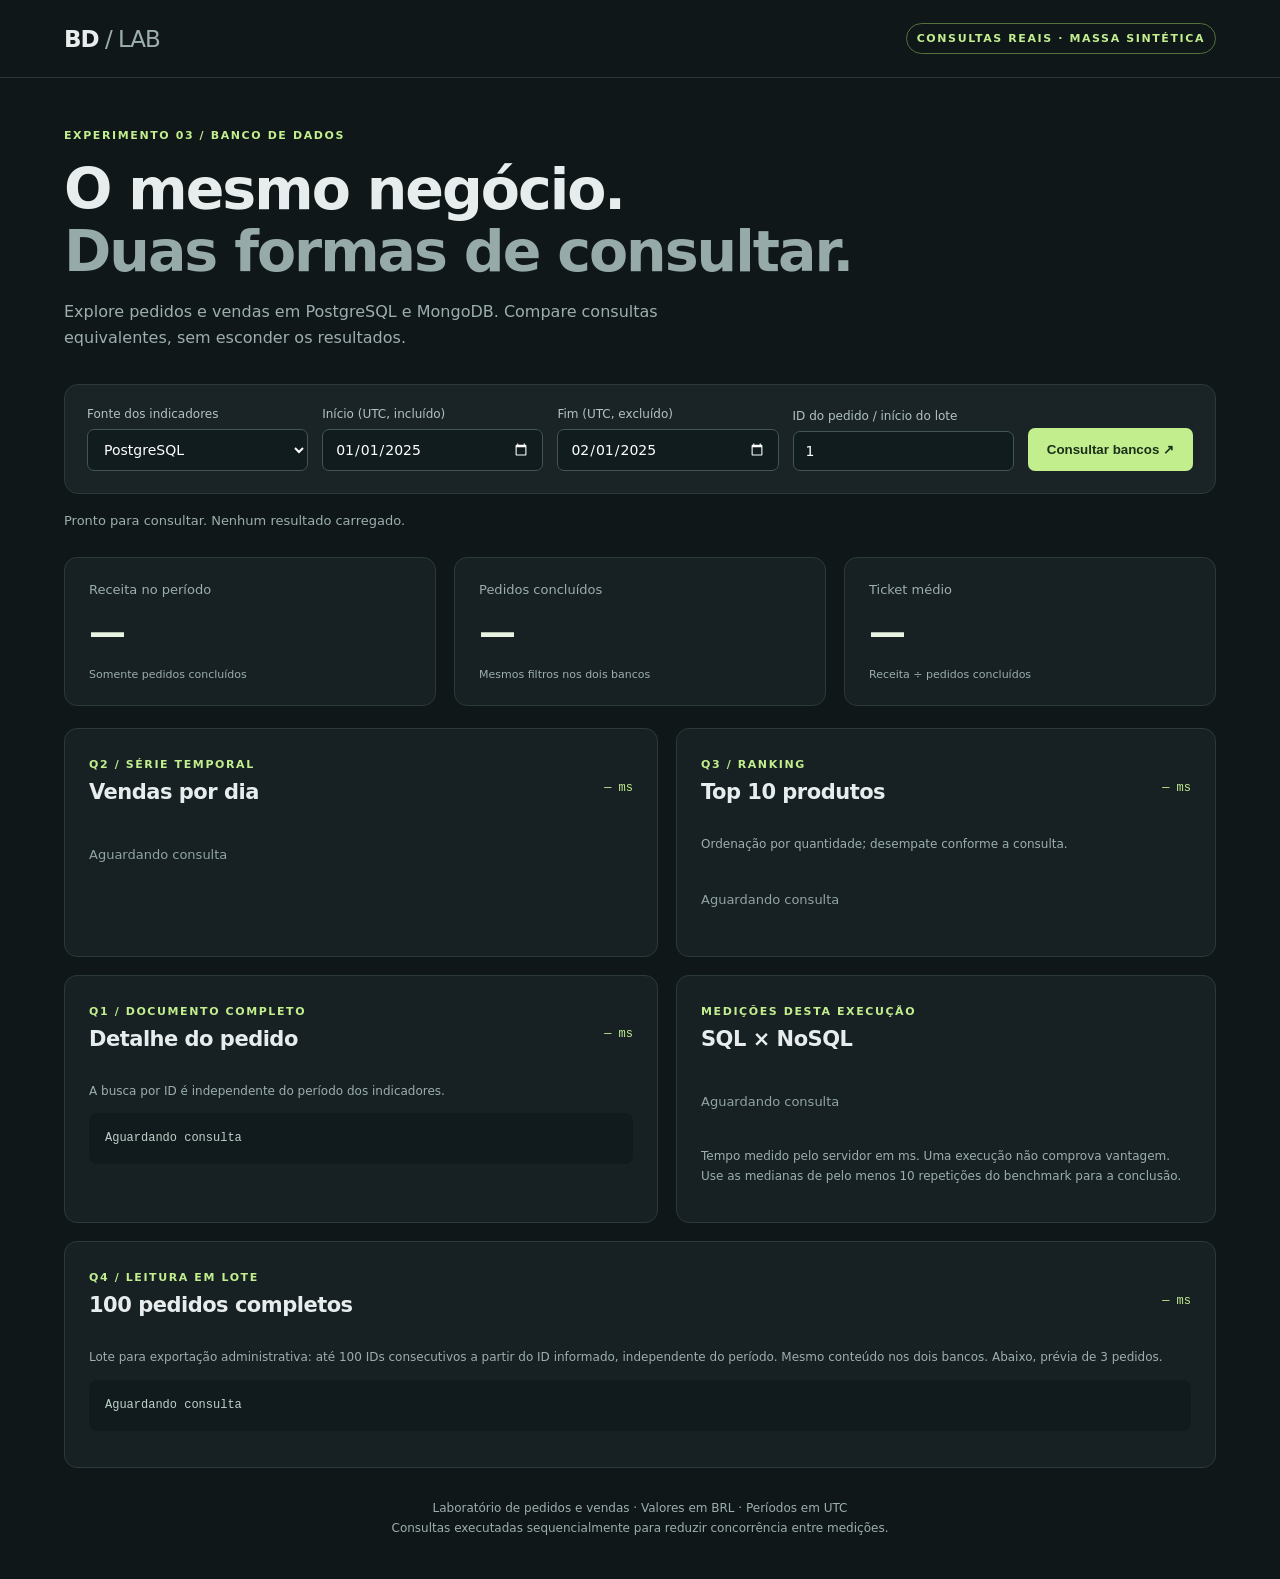
==== static/index.html @ df5164cf "Publica laboratorio PostgreSQL e MongoDB com dashboard e evidencias" ====
<!doctype html><html lang="pt-BR"><head><meta charset="utf-8"><meta name="viewport" content="width=device-width,initial-scale=1"><title>Pedidos · Laboratório SQL × NoSQL</title><link rel="stylesheet" href="/static/style.css"><script defer src="/static/logic.js"></script><script defer src="/static/app.js"></script></head><body>
<header><div class="brand">BD<span> / LAB</span></div><span class="badge">CONSULTAS REAIS · MASSA SINTÉTICA</span></header>
<main><section class="intro"><p class="eyebrow">EXPERIMENTO 03 / BANCO DE DADOS</p><h1>O mesmo negócio.<br><span>Duas formas de consultar.</span></h1><p>Explore pedidos e vendas em PostgreSQL e MongoDB. Compare consultas equivalentes, sem esconder os resultados.</p></section>
<form id="filters" class="filters"><label>Fonte dos indicadores<select id="source"><option value="postgres">PostgreSQL</option><option value="mongo">MongoDB</option></select></label><label>Início (UTC, incluído)<input type="date" id="start" value="2025-01-01" required></label><label>Fim (UTC, excluído)<input type="date" id="end" value="2025-02-01" required></label><label>ID do pedido / início do lote<input type="number" min="1" step="1" id="order_id" value="1" required></label><button id="refresh" type="submit">Consultar bancos ↗</button></form>
<div id="status" role="status" aria-live="polite">Pronto para consultar. Nenhum resultado carregado.</div>
<section class="kpis"><article><span>Receita no período</span><strong id="revenue">—</strong><small>Somente pedidos concluídos</small></article><article><span>Pedidos concluídos</span><strong id="count">—</strong><small>Mesmos filtros nos dois bancos</small></article><article><span>Ticket médio</span><strong id="ticket">—</strong><small>Receita ÷ pedidos concluídos</small></article></section>
<section class="grid"><article class="panel"><div class="panel-heading"><div><span class="eyebrow">Q2 / SÉRIE TEMPORAL</span><h2>Vendas por dia</h2></div><span id="daily-time" class="timing">— ms</span></div><div id="daily" class="data-area empty">Aguardando consulta</div></article><article class="panel"><div class="panel-heading"><div><span class="eyebrow">Q3 / RANKING</span><h2>Top 10 produtos</h2></div><span id="top-time" class="timing">— ms</span></div><p class="caption">Ordenação por quantidade; desempate conforme a consulta.</p><div id="top" class="data-area empty">Aguardando consulta</div></article></section>
<section class="grid lower"><article class="panel"><div class="panel-heading"><div><span class="eyebrow">Q1 / DOCUMENTO COMPLETO</span><h2>Detalhe do pedido</h2></div><span id="order-time" class="timing">— ms</span></div><p class="caption">A busca por ID é independente do período dos indicadores.</p><pre id="order">Aguardando consulta</pre></article><article class="panel"><div class="panel-heading"><div><span class="eyebrow">MEDIÇÕES DESTA EXECUÇÃO</span><h2>SQL × NoSQL</h2></div></div><div id="comparison" class="empty">Aguardando consulta</div><p class="caption">Tempo medido pelo servidor em ms. Uma execução não comprova vantagem. Use as medianas de pelo menos 10 repetições do benchmark para a conclusão.</p></article></section>
<section class="panel"><div class="panel-heading"><div><span class="eyebrow">Q4 / LEITURA EM LOTE</span><h2>100 pedidos completos</h2></div><span id="batch-time" class="timing">— ms</span></div><p class="caption">Lote para exportação administrativa: até 100 IDs consecutivos a partir do ID informado, independente do período. Mesmo conteúdo nos dois bancos. Abaixo, prévia de 3 pedidos.</p><pre id="batch">Aguardando consulta</pre></section><footer>Laboratório de pedidos e vendas · Valores em BRL · Períodos em UTC<br>Consultas executadas sequencialmente para reduzir concorrência entre medições.</footer></main></body></html>
---- static/style.css ----
:root{font-family:Inter,ui-sans-serif,system-ui,-apple-system,sans-serif;color:#e7ecec;background:#101719;color-scheme:dark;--accent:#c2ee8e;--muted:#9caeaf;--border:#2c393b}*{box-sizing:border-box}body{margin:0}header{border-bottom:1px solid var(--border);padding:23px max(5vw,20px);display:flex;justify-content:space-between;align-items:center}.brand{font-weight:800;font-size:23px;letter-spacing:-1px}.brand span{color:var(--muted);font-weight:400}.badge,.eyebrow{font-size:11px;letter-spacing:1.6px;font-weight:650}.badge{color:var(--accent);border:1px solid #52713d;padding:8px 10px;border-radius:20px}main{max-width:1440px;margin:auto;padding:40px max(5vw,20px)}.intro{max-width:820px;margin-bottom:34px}.eyebrow{color:var(--accent)}h1{font-size:clamp(32px,4.5vw,57px);line-height:1.08;letter-spacing:-2px;margin:17px 0}h1 span{color:#95aaa9}.intro>p:last-child{max-width:640px;color:var(--muted);line-height:1.6}.filters{display:flex;flex-wrap:wrap;gap:14px;padding:22px;background:#1a2426;border:1px solid var(--border);border-radius:14px;align-items:end}label{flex:1;min-width:135px;font-size:12px;color:#b2c2c2}input,select{display:block;width:100%;margin-top:8px;padding:11px 12px;border:1px solid #435455;border-radius:7px;background:#111c1e;color:#fff;font:inherit;font-size:14px}button{padding:13px 19px;border:0;border-radius:7px;background:var(--accent);color:#1a3019;font-weight:750;cursor:pointer;min-height:43px}button:disabled{opacity:.5;cursor:wait}button:focus-visible,input:focus-visible,select:focus-visible{outline:3px solid #fff;outline-offset:3px}#status{font-size:13px;line-height:1.6;color:var(--muted);margin:17px 0;min-height:24px}#status.error{color:#ffb0a2}.kpis{display:grid;grid-template-columns:repeat(3,1fr);gap:18px;margin:22px 0}.kpis article,.panel{border:1px solid var(--border);background:#172123;border-radius:13px;padding:24px}.kpis span,.kpis small{display:block;color:var(--muted);font-size:13px}.kpis strong{font-size:clamp(25px,3vw,37px);display:block;margin:14px 0;color:#e8f4e1;letter-spacing:-1px}.kpis small{font-size:11px}.grid{display:grid;grid-template-columns:1.1fr 1fr;gap:18px;margin-bottom:18px}.panel{min-width:0}.panel-heading{display:flex;justify-content:space-between;align-items:center;gap:10px}h2{font-size:21px;margin:8px 0 18px;letter-spacing:-.5px}.timing{white-space:nowrap;font-size:12px;font-family:ui-monospace,monospace;color:var(--accent)}.caption,footer{font-size:12px;color:var(--muted);line-height:1.7}.empty{color:#91a3a3;font-size:13px;padding:25px 0}.data-area{max-height:360px;overflow:auto}table{width:100%;border-collapse:collapse;font-size:12px;text-align:right}th{color:var(--muted);font-weight:500}th,td{padding:11px 5px;border-bottom:1px solid var(--border)}th:first-child,td:first-child{text-align:left}.bar-row{display:grid;grid-template-columns:72px 1fr 78px;gap:10px;align-items:center;margin:14px 0;font-size:12px}.bar-track{height:9px;background:#2b3a3c;border-radius:8px;overflow:hidden}.bar{height:100%;background:var(--accent);border-radius:8px}.bar-row small{color:var(--muted);display:block;margin-top:4px}pre{white-space:pre-wrap;overflow-wrap:anywhere;max-height:350px;overflow:auto;font-size:12px;line-height:1.6;background:#111a1c;border-radius:8px;padding:16px;color:#bfd1ca}.error-note{color:#ffb0a2;font-size:12px;line-height:1.6}.comparison-table td:nth-child(2){color:#9fd1ec}.comparison-table td:nth-child(3){color:var(--accent)}footer{margin:30px 0 0;text-align:center}.source-tag{color:var(--accent)}@media(max-width:760px){.grid,.kpis{grid-template-columns:1fr}.filters label{flex-basis:40%}.filters button{width:100%}.badge{font-size:9px;letter-spacing:.7px}.panel,.kpis article{padding:18px}main{padding-top:28px}.intro{margin-bottom:24px}.kpis strong{margin:8px 0}.kpis{gap:10px}.kpis article{padding:18px}}
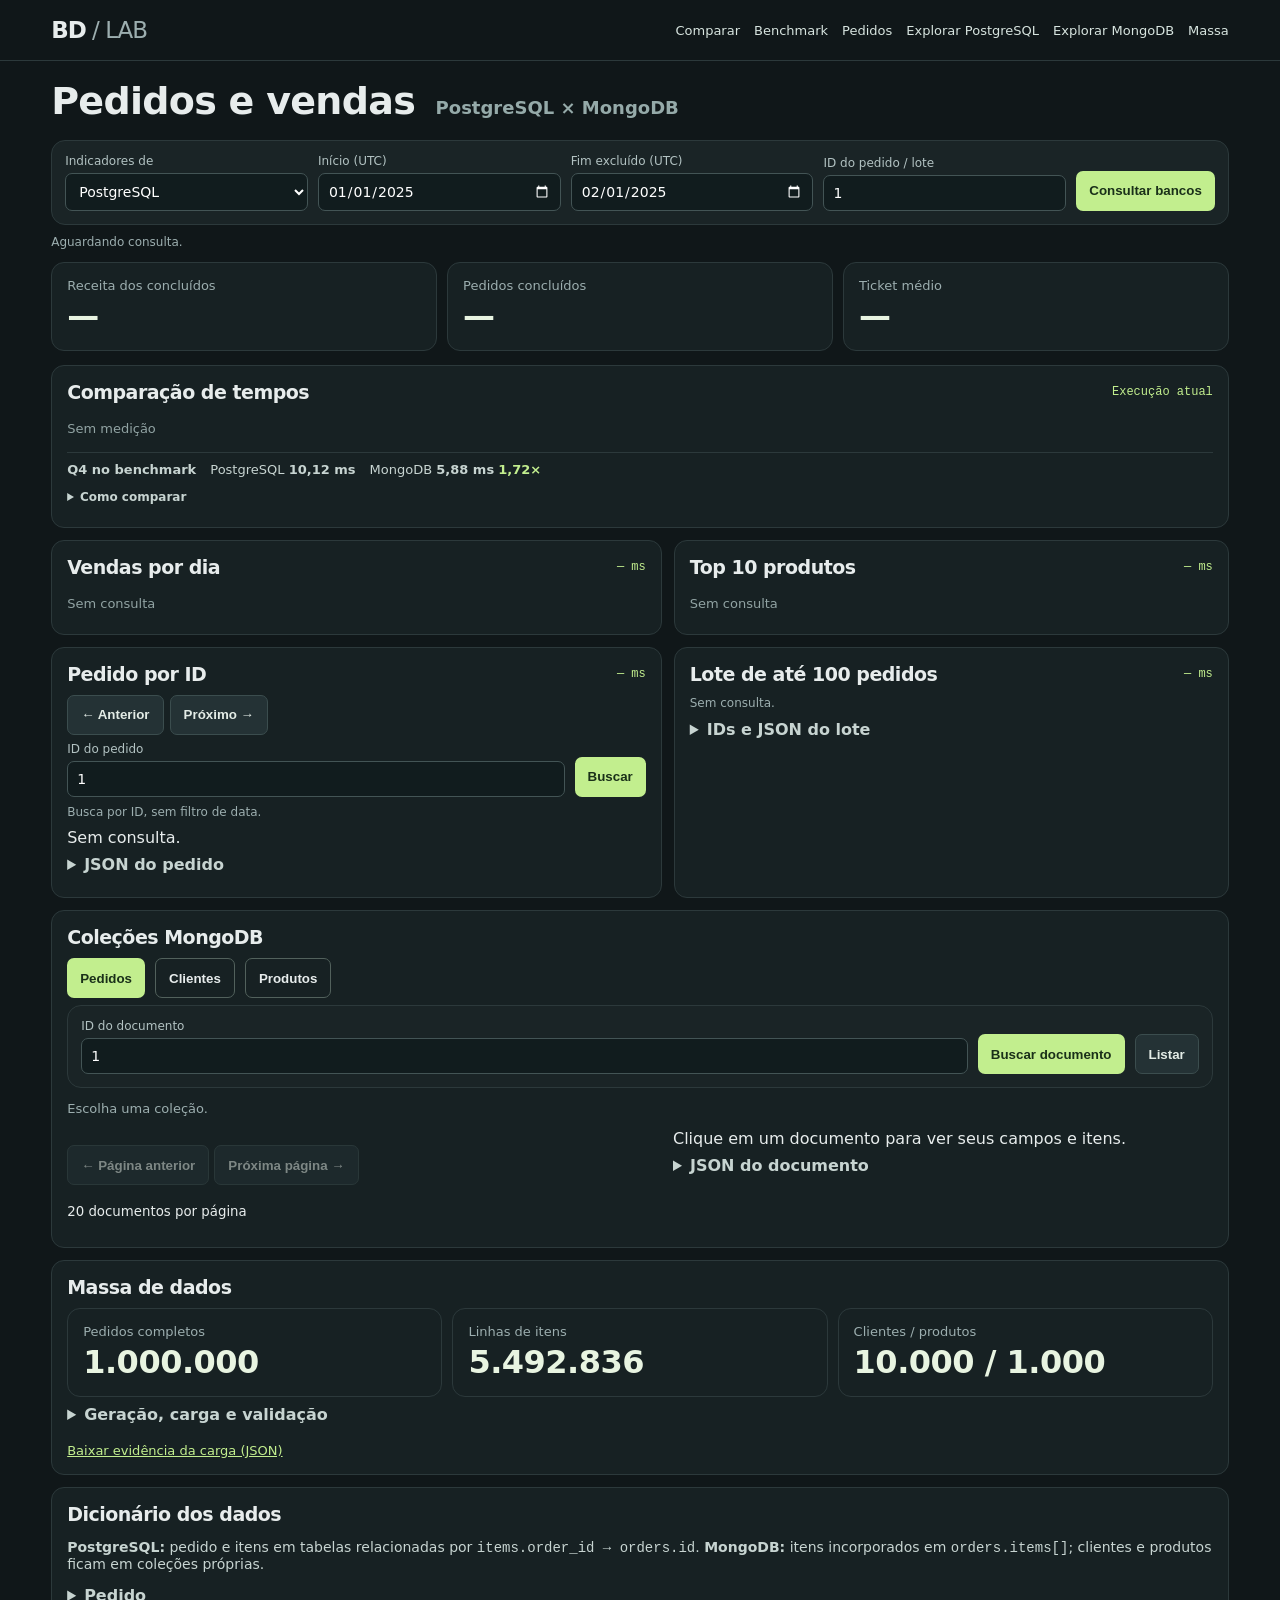
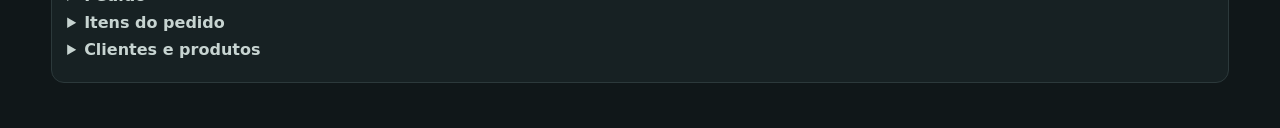
==== commit 4dadfe2e: "Publica versão final do laboratório e benchmark registrado" ====
--- a/static/index.html
+++ b/static/index.html
@@ -1,9 +1,20 @@
-<!doctype html><html lang="pt-BR"><head><meta charset="utf-8"><meta name="viewport" content="width=device-width,initial-scale=1"><title>Pedidos · Laboratório SQL × NoSQL</title><link rel="stylesheet" href="/static/style.css"><script defer src="/static/logic.js"></script><script defer src="/static/app.js"></script></head><body>
-<header><div class="brand">BD<span> / LAB</span></div><span class="badge">CONSULTAS REAIS · MASSA SINTÉTICA</span></header>
-<main><section class="intro"><p class="eyebrow">EXPERIMENTO 03 / BANCO DE DADOS</p><h1>O mesmo negócio.<br><span>Duas formas de consultar.</span></h1><p>Explore pedidos e vendas em PostgreSQL e MongoDB. Compare consultas equivalentes, sem esconder os resultados.</p></section>
-<form id="filters" class="filters"><label>Fonte dos indicadores<select id="source"><option value="postgres">PostgreSQL</option><option value="mongo">MongoDB</option></select></label><label>Início (UTC, incluído)<input type="date" id="start" value="2025-01-01" required></label><label>Fim (UTC, excluído)<input type="date" id="end" value="2025-02-01" required></label><label>ID do pedido / início do lote<input type="number" min="1" step="1" id="order_id" value="1" required></label><button id="refresh" type="submit">Consultar bancos ↗</button></form>
-<div id="status" role="status" aria-live="polite">Pronto para consultar. Nenhum resultado carregado.</div>
-<section class="kpis"><article><span>Receita no período</span><strong id="revenue">—</strong><small>Somente pedidos concluídos</small></article><article><span>Pedidos concluídos</span><strong id="count">—</strong><small>Mesmos filtros nos dois bancos</small></article><article><span>Ticket médio</span><strong id="ticket">—</strong><small>Receita ÷ pedidos concluídos</small></article></section>
-<section class="grid"><article class="panel"><div class="panel-heading"><div><span class="eyebrow">Q2 / SÉRIE TEMPORAL</span><h2>Vendas por dia</h2></div><span id="daily-time" class="timing">— ms</span></div><div id="daily" class="data-area empty">Aguardando consulta</div></article><article class="panel"><div class="panel-heading"><div><span class="eyebrow">Q3 / RANKING</span><h2>Top 10 produtos</h2></div><span id="top-time" class="timing">— ms</span></div><p class="caption">Ordenação por quantidade; desempate conforme a consulta.</p><div id="top" class="data-area empty">Aguardando consulta</div></article></section>
-<section class="grid lower"><article class="panel"><div class="panel-heading"><div><span class="eyebrow">Q1 / DOCUMENTO COMPLETO</span><h2>Detalhe do pedido</h2></div><span id="order-time" class="timing">— ms</span></div><p class="caption">A busca por ID é independente do período dos indicadores.</p><pre id="order">Aguardando consulta</pre></article><article class="panel"><div class="panel-heading"><div><span class="eyebrow">MEDIÇÕES DESTA EXECUÇÃO</span><h2>SQL × NoSQL</h2></div></div><div id="comparison" class="empty">Aguardando consulta</div><p class="caption">Tempo medido pelo servidor em ms. Uma execução não comprova vantagem. Use as medianas de pelo menos 10 repetições do benchmark para a conclusão.</p></article></section>
-<section class="panel"><div class="panel-heading"><div><span class="eyebrow">Q4 / LEITURA EM LOTE</span><h2>100 pedidos completos</h2></div><span id="batch-time" class="timing">— ms</span></div><p class="caption">Lote para exportação administrativa: até 100 IDs consecutivos a partir do ID informado, independente do período. Mesmo conteúdo nos dois bancos. Abaixo, prévia de 3 pedidos.</p><pre id="batch">Aguardando consulta</pre></section><footer>Laboratório de pedidos e vendas · Valores em BRL · Períodos em UTC<br>Consultas executadas sequencialmente para reduzir concorrência entre medições.</footer></main></body></html>
+<!doctype html><html lang="pt-BR"><head><meta charset="utf-8"><meta name="viewport" content="width=device-width,initial-scale=1"><title>Pedidos · Laboratório SQL × NoSQL</title><link rel="stylesheet" href="/static/style.css?v=20261123-compact"><script defer src="/static/logic.js?v=20261123-compact"></script><script defer src="/static/app.js?v=20261123-compact"></script><script defer src="/static/browser.js?v=20261119-collections"></script></head><body>
+<header><div class="brand">BD<span> / LAB</span></div><nav aria-label="Seções do painel"><a href="/compare">Comparar</a><a href="/benchmark">Benchmark</a><a href="#order-panel">Pedidos</a><a href="/explorer?source=postgres">Explorar PostgreSQL</a><a href="/explorer?source=mongo">Explorar MongoDB</a><a href="#load-evidence">Massa</a></nav></header>
+<main><h1>Pedidos e vendas <span>PostgreSQL × MongoDB</span></h1>
+<form id="filters" class="filters"><label>Indicadores de<select id="source"><option value="postgres">PostgreSQL</option><option value="mongo">MongoDB</option></select></label><label>Início (UTC)<input type="date" id="start" value="2025-01-01" required></label><label>Fim excluído (UTC)<input type="date" id="end" value="2025-02-01" required></label><label>ID do pedido / lote<input type="number" min="1" step="1" id="order_id" value="1" required></label><button id="refresh" type="submit">Consultar bancos</button></form>
+<div id="status" role="status" aria-live="polite">Aguardando consulta.</div>
+<section class="kpis" aria-label="Indicadores de pedidos concluídos"><article><span>Receita dos concluídos</span><strong id="revenue">—</strong></article><article><span>Pedidos concluídos</span><strong id="count">—</strong></article><article><span>Ticket médio</span><strong id="ticket">—</strong></article></section>
+<section id="timings" class="panel timing-panel">
+<div class="panel-heading"><h2>Comparação de tempos</h2><span class="timing">Execução atual</span></div>
+<div id="comparison" class="empty">Sem medição</div>
+<p id="comparison-context" class="caption"></p>
+<div class="benchmark-note"><strong>Q4 no benchmark</strong> <span>PostgreSQL <b>10,12 ms</b></span> <span>MongoDB <b>5,88 ms</b> <strong class="source-tag">1,72×</strong></span>
+<details><summary>Como comparar</summary><p>Medianas de 300 medições por banco no lote de 100 pedidos; uma execução ao vivo pode variar. Q1–Q3 favoreceram PostgreSQL no benchmark original. O ganho de Q4 não se generaliza para todo NoSQL.</p></details>
+</div></section>
+<section class="grid"><article class="panel"><div class="panel-heading"><h2>Vendas por dia</h2><span id="daily-time" class="timing">— ms</span></div><div id="daily" class="data-area empty">Sem consulta</div></article><article class="panel"><div class="panel-heading"><h2>Top 10 produtos</h2><span id="top-time" class="timing">— ms</span></div><div id="top" class="data-area empty">Sem consulta</div></article></section>
+<div class="grid drill-down"><article id="order-panel" class="panel"><div class="panel-heading"><h2>Pedido por ID</h2><span id="order-time" class="timing">— ms</span></div><div class="order-navigation"><button type="button" id="previous-order">← Anterior</button> <button type="button" id="next-order">Próximo →</button></div><div class="filters order-search"><label>ID do pedido<input type="number" id="lookup-id" value="1" min="1" step="1"></label><button type="button" id="lookup-button">Buscar</button></div><p id="order-context" class="caption">Busca por ID, sem filtro de data.</p><div id="order-readable">Sem consulta.</div><details><summary>JSON do pedido</summary><pre id="order">Aguardando consulta</pre></details></article><section id="batch-panel" class="panel"><div class="panel-heading"><h2>Lote de até 100 pedidos</h2><span id="batch-time" class="timing">— ms</span></div><p id="batch-summary" class="caption">Sem consulta.</p><details><summary>IDs e JSON do lote</summary><div id="batch-links" class="caption"></div><pre id="batch">Aguardando consulta</pre></details></section></div>
+<section id="collection-browser" class="panel"><h2>Coleções MongoDB</h2><div style="display:flex;gap:10px;flex-wrap:wrap"><button type="button" data-collection="orders" aria-pressed="true">Pedidos</button><button type="button" data-collection="customers" aria-pressed="false">Clientes</button><button type="button" data-collection="products" aria-pressed="false">Produtos</button></div><form id="document-search" class="filters"><label>ID do documento<input id="document-id" type="number" min="1" max="2147483647" step="1" value="1" required></label><button type="submit">Buscar documento</button><button type="button" id="collection-reload">Listar</button></form><p id="collection-status" role="status" aria-live="polite">Escolha uma coleção.</p><div class="grid"><div><div id="collection-list"></div><p><button type="button" id="collection-prev" disabled>← Página anterior</button> <button type="button" id="collection-next" disabled>Próxima página →</button></p><small>20 documentos por página</small></div><div><div id="document-detail">Clique em um documento para ver seus campos e itens.</div><details><summary>JSON do documento</summary><pre id="document-json">Nenhum documento selecionado.</pre></details></div></div></section>
+<section id="load-evidence" class="panel"><h2>Massa de dados</h2><div class="kpis"><article><span>Pedidos completos</span><strong>1.000.000</strong></article><article><span>Linhas de itens</span><strong>5.492.836</strong></article><article><span>Clientes / produtos</span><strong>10.000 / 1.000</strong></article></div><details><summary>Geração, carga e validação</summary><p>Dados sintéticos de 2025, seed 42; um registro lógico é um pedido completo com seus itens.</p><p><strong>Método:</strong> gerador JSONL reproduzível (seed 42) → MongoDB <code>insert_many</code> em lotes de 1.000 e PostgreSQL <code>COPY</code> → conferência do manifesto nos dois bancos: pedidos, itens e soma em centavos.</p><p><strong>Arquivo de origem:</strong> 630,04 MB (630.043.078 bytes) em JSONL. Não representa o espaço interno de cada banco.</p><p><strong>Carga registrada em 17/11:</strong> PostgreSQL 440,85 s · MongoDB 53,94 s. Evidência histórica da carga, não medição atual de consulta.</p><p><strong>Validação registrada:</strong> contagem de pedidos, linhas de itens e soma dos totais equivalentes em SQL e MongoDB. Soma de todos os pedidos: R$ 1.088.334.318,85. Isso não é receita apenas dos concluídos.</p><p>Origem: gerador sintético do projeto. Datas entre 01/01/2025 e 31/12/2025, UTC. A fonte abaixo é <code>results/load.json</code> e seu manifesto. Os cartões são evidências salvas, não contadores ao vivo.</p><p>SHA-256 do JSONL: <code style="overflow-wrap:anywhere">d137569dcd47d8164c972f5d25ea2ace0c09b0179111cd9fd729ad60110437f8</code></p></details><p class="evidence-link"><a id="download-evidence" download="evidencia-carga-19-11.json" href="#">Baixar evidência da carga (JSON)</a></p></section>
+<section id="data-dictionary" class="panel"><h2>Dicionário dos dados</h2><p><strong>PostgreSQL:</strong> pedido e itens em tabelas relacionadas por <code>items.order_id → orders.id</code>. <strong>MongoDB:</strong> itens incorporados em <code>orders.items[]</code>; clientes e produtos ficam em coleções próprias.</p><details><summary>Pedido</summary><table><thead><tr><th>Campo</th><th>Significado</th></tr></thead><tbody><tr><td>id / _id</td><td>Identificador único inteiro do pedido; _id no MongoDB, exibido como id pela API.</td></tr><tr><td>customer_id</td><td>ID do cliente associado; referência a customers.</td></tr><tr><td>created_at</td><td>Data e hora do pedido em UTC.</td></tr><tr><td>status</td><td>criado, concluido ou cancelado. Indicadores de vendas usam apenas concluido.</td></tr><tr><td>total_cents</td><td>Soma de quantidade × preço de cada linha, em centavos inteiros. 67964 = R$ 679,64.</td></tr><tr><td>items</td><td>Array de itens no MongoDB; reconstruído por junção no PostgreSQL.</td></tr></tbody></table></details><details><summary>Itens do pedido</summary><table><tbody><tr><th>Campo</th><th>Significado</th></tr><tr><td>order_id</td><td>Chave para o pedido no PostgreSQL; vínculo implícito pelo documento pai no MongoDB.</td></tr><tr><td>position</td><td>Posição da linha, iniciando em zero; a tabela na tela mostra linha 1, 2…</td></tr><tr><td>product_id</td><td>ID do produto referenciado.</td></tr><tr><td>product_name</td><td>Nome registrado no momento do pedido, preservado como histórico.</td></tr><tr><td>quantity</td><td>Quantidade de unidades daquela linha, não número de linhas.</td></tr><tr><td>unit_cents</td><td>Preço unitário histórico em centavos inteiros.</td></tr><tr><td>Subtotal na tela</td><td>Calculado: quantity × unit_cents; convertido para BRL apenas para exibição.</td></tr></tbody></table></details><details><summary>Clientes e produtos</summary><table><tbody><tr><th>Entidade / campo</th><th>Significado</th></tr><tr><td>customers: id / _id, name</td><td>Identificador e nome sintético do cliente.</td></tr><tr><td>products: id / _id, sku, name</td><td>Identificador, código SKU único e nome sintético do produto.</td></tr></tbody></table><p>Não são dados pessoais reais. Relações verificadas na carga; os modelos respondem às mesmas perguntas de negócio.</p></details></section>
+<script id="load-evidence-json" type="application/json">{"manifest": {"seed": 42, "orders": 1000000, "items": 5492836, "total_cents": 108833431885, "sha256": "d137569dcd47d8164c972f5d25ea2ace0c09b0179111cd9fd729ad60110437f8", "bytes": 630043078, "generation_seconds": 39.581696833000024, "logical_record": "um pedido completo", "synthetic": true}, "python": "3.14.6 (main, Jun 10 2026, 10:03:53) [Clang 21.0.0 (clang-2100.0.123.102)]", "platform": "macOS-26.6.2-arm64-arm-64bit-Mach-O", "loads": {"postgres_seconds": 440.84725529200114, "mongo_seconds": 53.943402790999244}, "postgres_counts": {"orders": 1000000, "total_cents": 108833431885, "items": 5492836}, "postgres_bytes": 795072179, "postgres_version": "PostgreSQL 17.11 on aarch64-unknown-linux-musl, compiled by gcc (Alpine 15.2.0) 15.2.0, 64-bit", "mongo_counts": {"orders": 1000000, "items": 5492836, "total_cents": 108833431885}, "mongo_stats": {"db": "bd_lab", "collections": 3, "views": 0, "objects": 1011000, "avgObjSize": 632.868334322453, "dataSize": 639829886.0, "storageSize": 157171712.0, "indexes": 6, "indexSize": 56373248.0, "totalSize": 213544960.0, "scaleFactor": 1, "fsUsedSize": 5510217728.0, "fsTotalSize": 31524294656.0, "ok": 1.0}, "mongo_version": "8.3.17", "validated": true, "presentation_context": {"load_date": "2026-11-17", "delivery_date": "2026-11-19", "customers": 10000, "products": 1000, "synthetic_dates": "2025 UTC", "live_dimension_check_date": "2026-11-19"}}</script>
+</main></body></html>
--- a/static/style.css
+++ b/static/style.css
@@ -1 +1,62 @@
 :root{font-family:Inter,ui-sans-serif,system-ui,-apple-system,sans-serif;color:#e7ecec;background:#101719;color-scheme:dark;--accent:#c2ee8e;--muted:#9caeaf;--border:#2c393b}*{box-sizing:border-box}body{margin:0}header{border-bottom:1px solid var(--border);padding:23px max(5vw,20px);display:flex;justify-content:space-between;align-items:center}.brand{font-weight:800;font-size:23px;letter-spacing:-1px}.brand span{color:var(--muted);font-weight:400}.badge,.eyebrow{font-size:11px;letter-spacing:1.6px;font-weight:650}.badge{color:var(--accent);border:1px solid #52713d;padding:8px 10px;border-radius:20px}main{max-width:1440px;margin:auto;padding:40px max(5vw,20px)}.intro{max-width:820px;margin-bottom:34px}.eyebrow{color:var(--accent)}h1{font-size:clamp(32px,4.5vw,57px);line-height:1.08;letter-spacing:-2px;margin:17px 0}h1 span{color:#95aaa9}.intro>p:last-child{max-width:640px;color:var(--muted);line-height:1.6}.filters{display:flex;flex-wrap:wrap;gap:14px;padding:22px;background:#1a2426;border:1px solid var(--border);border-radius:14px;align-items:end}label{flex:1;min-width:135px;font-size:12px;color:#b2c2c2}input,select{display:block;width:100%;margin-top:8px;padding:11px 12px;border:1px solid #435455;border-radius:7px;background:#111c1e;color:#fff;font:inherit;font-size:14px}button{padding:13px 19px;border:0;border-radius:7px;background:var(--accent);color:#1a3019;font-weight:750;cursor:pointer;min-height:43px}button:disabled{opacity:.5;cursor:wait}button:focus-visible,input:focus-visible,select:focus-visible{outline:3px solid #fff;outline-offset:3px}#status{font-size:13px;line-height:1.6;color:var(--muted);margin:17px 0;min-height:24px}#status.error{color:#ffb0a2}.kpis{display:grid;grid-template-columns:repeat(3,1fr);gap:18px;margin:22px 0}.kpis article,.panel{border:1px solid var(--border);background:#172123;border-radius:13px;padding:24px}.kpis span,.kpis small{display:block;color:var(--muted);font-size:13px}.kpis strong{font-size:clamp(25px,3vw,37px);display:block;margin:14px 0;color:#e8f4e1;letter-spacing:-1px}.kpis small{font-size:11px}.grid{display:grid;grid-template-columns:1.1fr 1fr;gap:18px;margin-bottom:18px}.panel{min-width:0}.panel-heading{display:flex;justify-content:space-between;align-items:center;gap:10px}h2{font-size:21px;margin:8px 0 18px;letter-spacing:-.5px}.timing{white-space:nowrap;font-size:12px;font-family:ui-monospace,monospace;color:var(--accent)}.caption,footer{font-size:12px;color:var(--muted);line-height:1.7}.empty{color:#91a3a3;font-size:13px;padding:25px 0}.data-area{max-height:360px;overflow:auto}table{width:100%;border-collapse:collapse;font-size:12px;text-align:right}th{color:var(--muted);font-weight:500}th,td{padding:11px 5px;border-bottom:1px solid var(--border)}th:first-child,td:first-child{text-align:left}.bar-row{display:grid;grid-template-columns:72px 1fr 78px;gap:10px;align-items:center;margin:14px 0;font-size:12px}.bar-track{height:9px;background:#2b3a3c;border-radius:8px;overflow:hidden}.bar{height:100%;background:var(--accent);border-radius:8px}.bar-row small{color:var(--muted);display:block;margin-top:4px}pre{white-space:pre-wrap;overflow-wrap:anywhere;max-height:350px;overflow:auto;font-size:12px;line-height:1.6;background:#111a1c;border-radius:8px;padding:16px;color:#bfd1ca}.error-note{color:#ffb0a2;font-size:12px;line-height:1.6}.comparison-table td:nth-child(2){color:#9fd1ec}.comparison-table td:nth-child(3){color:var(--accent)}footer{margin:30px 0 0;text-align:center}.source-tag{color:var(--accent)}@media(max-width:760px){.grid,.kpis{grid-template-columns:1fr}.filters label{flex-basis:40%}.filters button{width:100%}.badge{font-size:9px;letter-spacing:.7px}.panel,.kpis article{padding:18px}main{padding-top:28px}.intro{margin-bottom:24px}.kpis strong{margin:8px 0}.kpis{gap:10px}.kpis article{padding:18px}}
+
+#collection-list{max-height:480px;overflow:auto;padding-right:8px} [data-collection][aria-pressed="false"]{background:transparent;color:inherit;border:1px solid #52615c} #collection-browser .grid{align-items:start}
+
+/* Presentation layout: primary controls/results first; supporting detail on demand. */
+header{padding:14px max(4vw,16px);gap:12px;flex-wrap:wrap}
+header nav{display:flex;flex-wrap:wrap;gap:6px 14px}
+header nav a{display:inline-flex;align-items:center;min-height:32px;color:#d7e4df;text-decoration:none;font-size:13px}
+header nav a:hover,header nav a:focus-visible{color:var(--accent);text-decoration:underline}
+main{padding:18px max(4vw,16px) 34px}
+h1{font-size:clamp(25px,3vw,38px);margin:0 0 15px;line-height:1.2;letter-spacing:-.7px}
+h1 span{font-size:clamp(13px,1.7vw,18px);margin-left:8px;letter-spacing:0;white-space:nowrap}
+h2{font-size:19px;margin:0 0 10px}
+.panel-heading h2{margin:0}.panel-heading{margin-bottom:10px}
+.filters{gap:10px;padding:13px}
+.filters label{min-width:0}
+input,select{margin-top:5px;padding:9px}
+button{padding:9px 13px;min-height:40px}
+#status{margin:8px 0;min-height:19px;font-size:12px}
+.kpis{gap:10px;margin:10px 0 14px}
+.kpis article,.panel{padding:15px}
+.kpis strong{font-size:clamp(20px,2.5vw,34px);margin:4px 0 0;letter-spacing:-.5px}
+.grid{gap:12px;margin-bottom:12px}
+main>.panel{margin-bottom:12px;scroll-margin-top:12px}
+#order-panel{scroll-margin-top:12px}
+.caption{margin:7px 0;line-height:1.45}
+.empty{padding:8px 0;margin:0}
+th,td{padding:8px 6px}
+.comparison-table td:nth-child(4){font-weight:700}
+.table-scroll{overflow-x:auto}
+.benchmark-note{display:flex;align-items:center;flex-wrap:wrap;gap:5px 14px;border-top:1px solid var(--border);padding-top:9px;margin-top:8px;font-size:13px;color:#c7d4d1}
+.benchmark-note details{flex-basis:100%;font-size:12px;color:var(--muted)}
+details{margin:8px 0}summary{cursor:pointer;color:#c7d4d1;font-weight:650}
+summary:focus-visible,a:focus-visible{outline:2px solid var(--accent);outline-offset:3px}
+.order-navigation{display:flex;gap:6px;margin-bottom:7px}
+.order-navigation button,#collection-prev,#collection-next,#collection-reload{background:#243235;border:1px solid #3b4d4e;color:#e3ece6}
+.order-search{background:transparent;padding:0;border:0;align-items:end}
+#order-readable h3{margin:10px 0 5px}#order-readable p{margin:6px 0;font-size:13px}
+#batch-links{max-height:175px;overflow:auto;scrollbar-gutter:stable}
+#batch-links button{background:#263836;color:#dcebdc;min-height:32px;font-size:12px}
+#collection-browser .filters{margin-top:7px}
+#collection-list{max-height:320px}#collection-status{font-size:13px;color:var(--muted)}
+#load-evidence .kpis{margin-bottom:8px}
+#load-evidence details p,#data-dictionary p{font-size:14px;color:#c7d4d1}
+.evidence-link{margin-bottom:0}.evidence-link a{color:var(--accent);font-size:13px}
+@media(max-width:760px){
+ main{padding-top:14px}
+ .filters label{flex-basis:calc(50% - 8px)}
+ h1 span{display:block;margin:2px 0 0}
+ .grid{grid-template-columns:1fr}
+ .kpis{grid-template-columns:repeat(3,minmax(0,1fr));gap:6px}
+ .kpis article{padding:8px}
+ .kpis span{font-size:11px}
+ .kpis strong{font-size:clamp(13px,4vw,22px);overflow-wrap:anywhere}
+ .panel{padding:12px}
+ .order-search label{flex:1}.order-search button{width:auto}
+ .comparison-table td,.comparison-table th{font-size:10px;padding:6px 3px}
+}
+@media(max-width:760px){
+ main>.kpis{grid-template-columns:minmax(0,1.32fr) minmax(0,.82fr) minmax(0,1fr)}
+ main>.kpis strong{white-space:nowrap;font-size:clamp(11px,3.5vw,21px)}
+}
